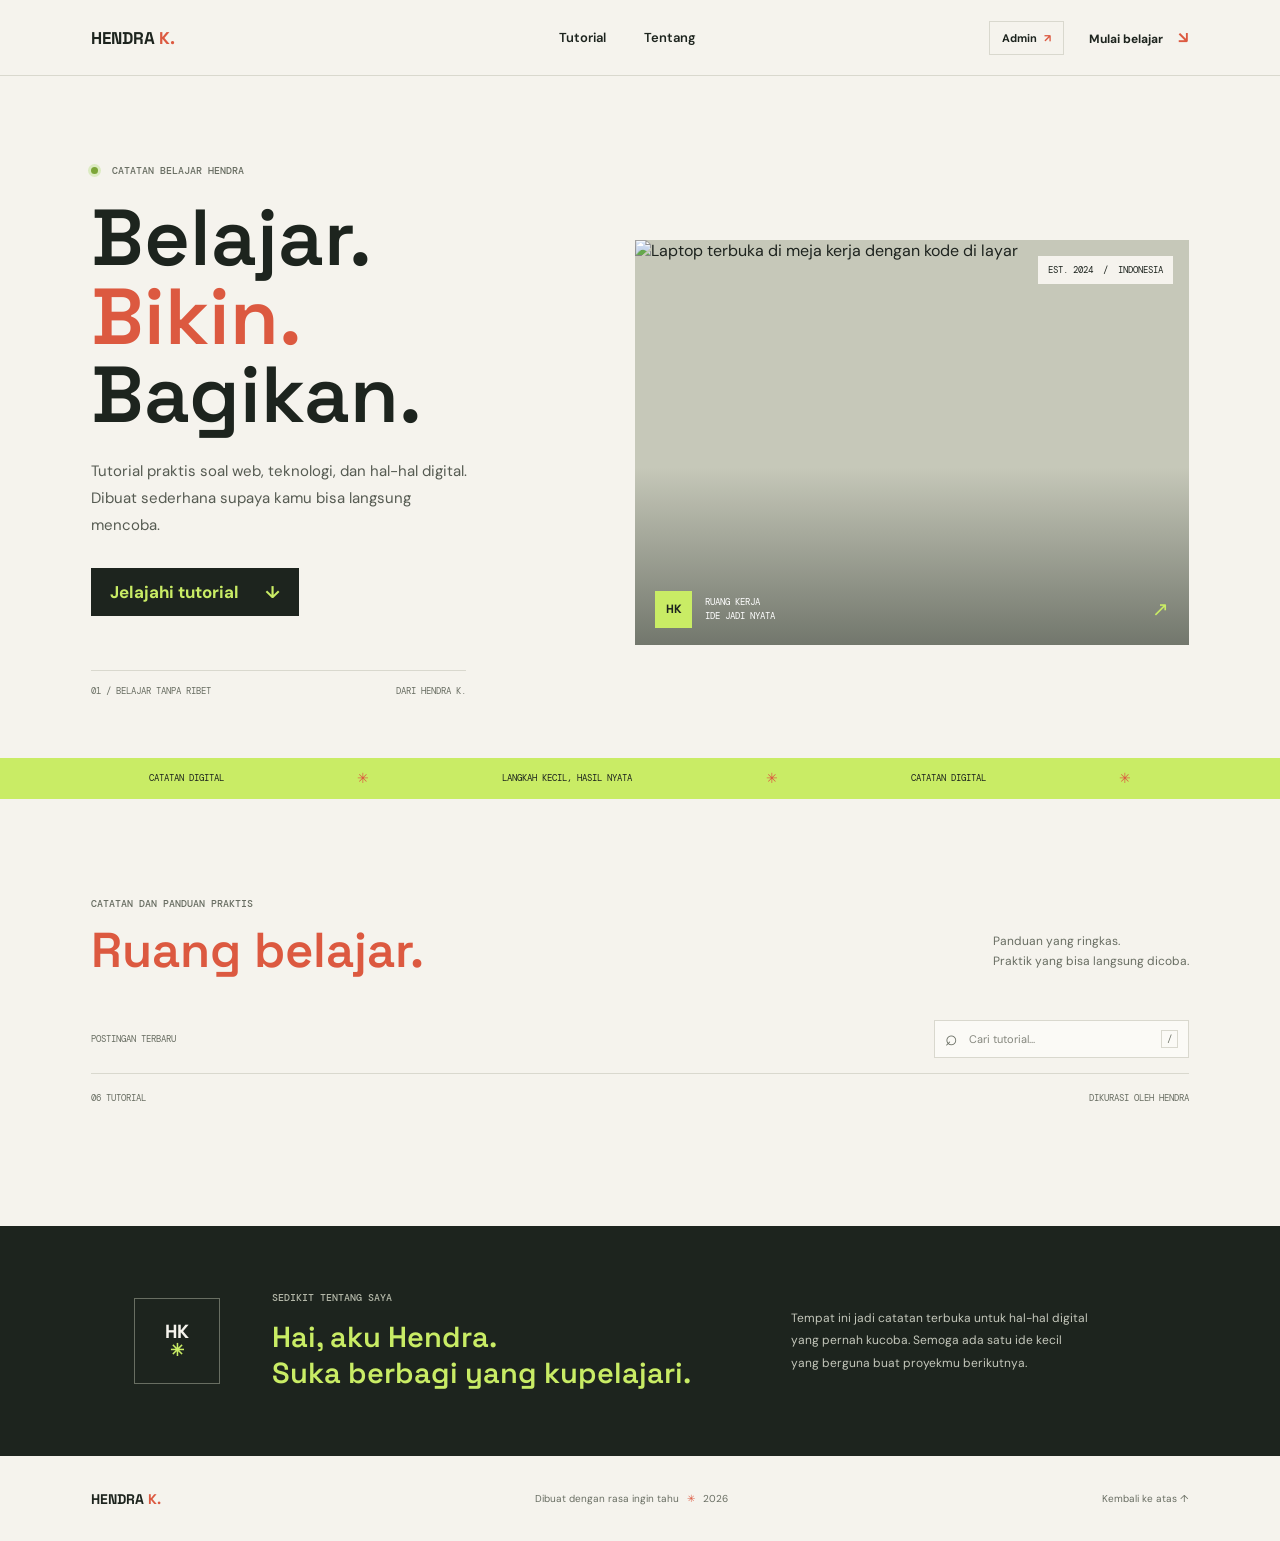
==== index.html @ 96d0f6d9 "Tambahkan SEO dan schema video YouTube" ====
<!doctype html>
<html lang="id">
  <head>
    <meta charset="utf-8">
    <meta name="viewport" content="width=device-width, initial-scale=1">
    <meta name="theme-color" content="#f5f3ed">
    <meta name="description" content="Tutorial praktis seputar web, teknologi, dan produktivitas dari Hendra K. Belajar hal baru, satu langkah setiap kali.">
    <title>HENDRA K — Belajar, Bikin, Bagikan</title>
    <link rel="preconnect" href="https://fonts.googleapis.com">
    <link rel="preconnect" href="https://fonts.gstatic.com" crossorigin>
    <link href="https://fonts.googleapis.com/css2?family=DM+Mono:wght@400;500&family=DM+Sans:wght@400;500;600;700&family=Space+Grotesk:wght@400;500;600;700&display=swap" rel="stylesheet">
    <link rel="stylesheet" href="styles.css">
    <script type="module" src="app.js?v=5"></script>
  </head>
  <body>
    <header class="site-header">
      <a class="wordmark" id="site-brand" href="#beranda" aria-label="HENDRA K, beranda">HENDRA <span>K.</span></a>
      <nav class="main-nav" aria-label="Navigasi utama">
        <a href="#tutorial">Tutorial</a>
        <a href="#tentang">Tentang</a>
      </nav>
      <div class="header-actions">
        <a class="admin-open" href="admin.html">Admin <span aria-hidden="true">↗</span></a>
        <a class="header-link" href="#tutorial">Mulai belajar <span aria-hidden="true">↘</span></a>
      </div>
    </header>

    <main>
      <section class="hero" id="beranda" aria-labelledby="hero-title">
        <div class="hero-copy">
          <p class="eyebrow"><span class="status-dot"></span> <span id="hero-eyebrow">CATATAN BELAJAR HENDRA</span></p>
          <h1 id="hero-title"><span id="hero-title-line-1">Belajar.</span><br><span id="hero-title-accent">Bikin.</span> <span id="hero-title-line-2">Bagikan.</span></h1>
          <p class="hero-intro" id="hero-description">Tutorial praktis soal web, teknologi, dan hal-hal digital. Dibuat sederhana supaya kamu bisa langsung mencoba.</p>
          <a class="button button-dark" id="hero-button" href="#tutorial"><span id="hero-button-label">Jelajahi tutorial</span> <span aria-hidden="true">↓</span></a>
          <div class="hero-footnote"><span>01 / BELAJAR TANPA RIBET</span><span>DARI HENDRA K.</span></div>
        </div>
        <div class="hero-art" aria-label="Suasana meja kerja dengan laptop dan catatan" role="img">
          <img id="hero-image" src="https://images.unsplash.com/photo-1498050108023-c5249f4df085?auto=format&fit=crop&w=1300&q=85" alt="Laptop terbuka di meja kerja dengan kode di layar">
          <div class="art-label"><span class="art-label-mark">HK</span><span>RUANG KERJA<br>IDE JADI NYATA</span><span class="art-arrow" aria-hidden="true">↗</span></div>
          <span class="art-index">EST. 2024&nbsp; / &nbsp;INDONESIA</span>
        </div>
        <div class="hero-ticker" aria-hidden="true"><span>CATATAN DIGITAL</span><span>✳</span><span>LANGKAH KECIL, HASIL NYATA</span><span>✳</span><span>CATATAN DIGITAL</span><span>✳</span></div>
      </section>

      <section class="tutorial-section" id="tutorial" aria-labelledby="tutorial-title">
        <div class="section-heading">
          <div>
            <p class="eyebrow" id="tutorial-eyebrow">CATATAN DAN PANDUAN PRAKTIS</p>
            <h2><span id="tutorial-title">Ruang belajar</span><span>.</span></h2>
          </div>
          <p class="section-aside"><span id="tutorial-aside-line-1">Panduan yang ringkas.</span><br><span id="tutorial-aside-line-2">Praktik yang bisa langsung dicoba.</span></p>
        </div>

        <div class="library-tools">
          <span class="library-label">POSTINGAN TERBARU</span>
          <label class="search-box">
            <span class="search-icon" aria-hidden="true">⌕</span>
            <span class="visually-hidden">Cari tutorial</span>
            <input id="tutorial-search" type="search" placeholder="Cari tutorial..." autocomplete="off">
            <kbd>/</kbd>
          </label>
        </div>

        <div class="results-meta"><span id="results-count" aria-live="polite">06 TUTORIAL</span><span>DIKURASI OLEH HENDRA</span></div>
        <div class="tutorial-grid" id="tutorial-grid"></div>
        <p class="empty-state" id="empty-state" hidden>Tidak ada tutorial yang cocok. Coba kata kunci atau kategori lain.</p>
      </section>

      <section class="about-band" id="tentang" aria-labelledby="about-title">
        <div class="about-stamp" aria-hidden="true">HK<br><span>✳</span></div>
        <div class="about-copy">
          <p class="eyebrow" id="about-eyebrow">SEDIKIT TENTANG SAYA</p>
          <h2><span id="about-title-line-1">Hai, aku Hendra.</span><br><span id="about-title-line-2">Suka berbagi yang kupelajari.</span></h2>
        </div>
        <p class="about-note" id="about-description">Tempat ini jadi catatan terbuka untuk hal-hal digital yang pernah kucoba. Semoga ada satu ide kecil yang berguna buat proyekmu berikutnya.</p>
      </section>
    </main>

    <footer class="site-footer">
      <a class="wordmark footer-mark" id="footer-brand" href="#beranda">HENDRA <span>K.</span></a>
      <p>Dibuat dengan rasa ingin tahu <span aria-hidden="true">✳</span> 2026</p>
      <a href="#beranda">Kembali ke atas ↑</a>
    </footer>

  </body>
</html>
---- styles.css ----
:root {
  color-scheme: light;
  --paper: #f5f3ed;
  --ink: #1d241e;
  --muted: #686d62;
  --line: #d9d8ce;
  --green: #c9ec65;
  --red: #dc5940;
  --mono: "DM Mono", monospace;
  --sans: "DM Sans", sans-serif;
  --display: "Space Grotesk", sans-serif;
}

* { box-sizing: border-box; }
html { scroll-behavior: smooth; }
body { margin: 0; background: var(--paper); color: var(--ink); font-family: var(--sans); -webkit-font-smoothing: antialiased; }
button, input { font: inherit; }
a { color: inherit; text-decoration: none; }
::selection { background: var(--green); color: var(--ink); }
.site-header { height: 76px; padding: 0 7.1%; display: flex; align-items: center; justify-content: space-between; border-bottom: 1px solid var(--line); }
.wordmark { font: 700 17px var(--display); letter-spacing: 0; }
.wordmark span { color: var(--red); }
.main-nav { display: flex; gap: 38px; margin-left: 90px; font-size: 13px; font-weight: 600; }
.main-nav a, .site-footer a { transition: color .18s ease; }
.main-nav a:hover, .site-footer a:hover { color: var(--red); }
.header-link { font-size: 12px; font-weight: 700; }
.header-link span { margin-left: 12px; color: var(--red); font-size: 16px; }
.hero { position: relative; min-height: 610px; padding: 88px 7.1% 78px; display: grid; grid-template-columns: .93fr 1.07fr; align-items: center; gap: 5.7%; overflow: hidden; }
.hero-copy { position: relative; z-index: 1; padding-bottom: 24px; }
.eyebrow { margin: 0 0 22px; color: var(--muted); font: 500 10px var(--mono); letter-spacing: 0; }
.status-dot { display: inline-block; width: 7px; height: 7px; margin-right: 8px; border-radius: 50%; background: #7ca537; box-shadow: 0 0 0 3px #dcebc2; }
h1, h2, p { margin-top: 0; }
.hero h1 { margin: 0 0 23px; font: 600 clamp(58px, 6.2vw, 88px)/.99 var(--display); letter-spacing: 0; }
.hero h1 span { color: var(--red); }
.hero h1 #hero-title-line-1, .hero h1 #hero-title-line-2 { color: inherit; }
.hero-intro { max-width: 385px; margin-bottom: 29px; color: #565b52; font-size: 15px; line-height: 1.8; }
.button { display: inline-flex; min-height: 48px; align-items: center; justify-content: space-between; gap: 26px; padding: 0 19px; font-size: 12px; font-weight: 700; transition: background .18s, transform .18s; }
.button:hover { transform: translateY(-2px); }
.button-dark { background: var(--ink); color: white; }
.button-dark:hover { background: #39453a; }
.button span { color: var(--green); font-size: 17px; }
.hero-footnote { display: flex; justify-content: space-between; max-width: 375px; margin-top: 54px; padding-top: 14px; border-top: 1px solid var(--line); color: var(--muted); font: 9px var(--mono); }
.hero-art { position: relative; min-width: 0; height: 405px; background: #c6c8b9; }
.hero-art::after { position: absolute; inset: 0; content: ""; background: linear-gradient(180deg, transparent 56%, rgb(15 23 18 / 46%)); pointer-events: none; }
.hero-art img { width: 100%; height: 100%; object-fit: cover; object-position: center; filter: saturate(.78); transform-origin: center; }
.art-label { position: absolute; z-index: 1; right: 0; bottom: 0; left: 0; display: flex; align-items: center; gap: 13px; padding: 17px 20px; color: white; font: 9px/1.6 var(--mono); }
.art-label-mark { display: grid; width: 37px; height: 37px; place-items: center; background: var(--green); color: var(--ink); font: 700 12px var(--display); }
.art-arrow { margin-left: auto; color: var(--green); font-size: 20px; }
.art-index { position: absolute; top: 16px; right: 16px; z-index: 1; padding: 8px 10px; background: var(--paper); color: var(--ink); font: 9px var(--mono); }
.hero-ticker { position: absolute; right: 0; bottom: 0; left: 0; height: 41px; display: flex; align-items: center; justify-content: space-around; gap: 18px; overflow: hidden; padding: 0 7.1%; background: var(--green); color: var(--ink); font: 9px var(--mono); white-space: nowrap; }
.hero-ticker span:nth-child(even) { color: var(--red); font-size: 14px; }
.tutorial-section { padding: 98px 7.1% 108px; }
.section-heading { display: flex; align-items: end; justify-content: space-between; margin-bottom: 43px; }
.section-heading .eyebrow { margin-bottom: 15px; }
.section-heading h2, .about-copy h2 { margin: 0; font: 600 49px/1.06 var(--display); letter-spacing: 0; }
.section-heading h2 span { color: var(--red); }
.section-aside { margin: 0 0 5px; color: var(--muted); font-size: 12px; line-height: 1.7; }
.library-tools { display: flex; align-items: center; justify-content: space-between; gap: 25px; padding-bottom: 15px; border-bottom: 1px solid var(--line); }
.library-label { color: var(--muted); font: 9px var(--mono); }
.category-list { display: flex; align-items: center; gap: 7px; overflow-x: auto; }
.category-button { flex: 0 0 auto; display: inline-flex; align-items: center; gap: 9px; min-height: 37px; padding: 0 13px; border: 1px solid transparent; background: transparent; color: var(--muted); cursor: pointer; font-size: 11px; transition: .18s ease; }
.category-button:hover { color: var(--ink); }
.category-button.is-active { border-color: var(--ink); background: var(--ink); color: white; }
.category-button span { color: var(--green); font: 9px var(--mono); }
.search-box { display: flex; width: min(255px, 35%); min-width: 180px; height: 38px; align-items: center; gap: 9px; padding: 0 10px; border: 1px solid var(--line); background: #fbfaf6; }
.search-icon { color: var(--muted); font-size: 21px; line-height: 1; }
.search-box input { width: 100%; min-width: 0; border: 0; outline: 0; background: transparent; color: var(--ink); font-size: 11px; }
.search-box input::placeholder { color: #85877e; }
.search-box:focus-within { border-color: var(--ink); }
.search-box kbd { padding: 2px 5px; border: 1px solid var(--line); color: var(--muted); font: 9px var(--mono); }
.results-meta { display: flex; justify-content: space-between; padding: 18px 0 14px; color: var(--muted); font: 9px var(--mono); }
.tutorial-grid { display: grid; grid-template-columns: repeat(3, minmax(0, 1fr)); gap: 37px 22px; }
.tutorial-card { min-width: 0; animation: rise-in .4s both; }
.card-image-wrap { position: relative; display: block; height: 225px; overflow: hidden; background: #d9d8ce; }
.card-image-wrap img { width: 100%; height: 100%; object-fit: cover; transition: transform .4s; }
.tutorial-card:hover .card-image-wrap img { transform: scale(1.035); }
.card-category { position: absolute; top: 12px; left: 12px; padding: 7px 9px; background: var(--paper); font: 9px var(--mono); }
.card-body { padding-top: 15px; }
.card-meta { display: flex; justify-content: space-between; color: var(--muted); font: 9px var(--mono); }
.card-body h3 { margin: 11px 0 8px; font: 600 20px/1.22 var(--display); letter-spacing: 0; }
.card-body h3 a:hover { color: #a43d2d; }
.card-body > p { min-height: 44px; margin: 0 0 13px; color: #62665e; font-size: 12px; line-height: 1.7; }
.card-actions { display: flex; flex-wrap: wrap; gap: 14px; align-items: center; }
.read-link { display: inline-flex; align-items: center; gap: 10px; padding: 0 0 4px; border: 0; border-bottom: 1px solid var(--ink); background: none; color: var(--ink); cursor: pointer; font-size: 10px; font-weight: 700; }
.read-link span { color: var(--red); font-size: 14px; transition: transform .18s; }
.read-link:hover span { transform: translate(2px, -2px); }
.empty-state { padding: 50px 0; color: var(--muted); text-align: center; font-size: 13px; }
.about-band { display: grid; grid-template-columns: 100px 1.15fr .85fr; align-items: center; gap: 38px; padding: 65px 10.5%; background: var(--ink); color: var(--paper); }
.about-stamp { display: grid; width: 86px; height: 86px; align-content: center; justify-items: center; border: 1px solid #686e62; font: 700 19px/1.05 var(--display); }
.about-stamp span { color: var(--green); font-size: 17px; }
.about-copy .eyebrow { margin-bottom: 15px; color: #b3b7a8; }
.about-copy h2 { font-size: 29px; line-height: 1.25; }
.about-copy h2 span { color: var(--green); }
.about-note { max-width: 300px; margin: 0; color: #c4c7bb; font-size: 12px; line-height: 1.9; }
.site-footer { min-height: 85px; display: flex; align-items: center; justify-content: space-between; padding: 0 7.1%; }
.footer-mark { font-size: 14px; }
.site-footer p, .site-footer > a:last-child { margin: 0; color: var(--muted); font-size: 10px; }
.site-footer p span { padding: 0 5px; color: var(--red); }
.article-dialog { position: relative; width: min(700px, calc(100% - 28px)); max-height: min(85vh, 850px); padding: 0; border: 0; background: var(--paper); color: var(--ink); }
.article-dialog::backdrop { background: rgb(18 22 18 / 72%); backdrop-filter: blur(3px); }
.dialog-close { position: sticky; z-index: 2; top: 12px; float: right; width: 38px; height: 38px; margin: 12px 12px -50px 0; border: 0; background: var(--green); color: var(--ink); cursor: pointer; font-size: 24px; line-height: 1; }
.dialog-image { width: 100%; height: 250px; object-fit: cover; }
.dialog-article { padding: 30px clamp(22px, 7vw, 54px) 42px; }
.dialog-article .eyebrow { margin-bottom: 14px; }
.dialog-article h2 { margin: 0 0 13px; font: 600 clamp(27px, 5vw, 39px)/1.1 var(--display); }
.dialog-summary { color: var(--muted); font-size: 14px; line-height: 1.7; }
.dialog-article h3 { margin: 26px 0 8px; font: 600 17px var(--display); }
.dialog-article p, .dialog-article li { color: #50564d; font-size: 13px; line-height: 1.8; }
.dialog-article ol, .dialog-article ul { padding-left: 20px; }
.dialog-article code { padding: 2px 5px; background: #e9e8df; font: 12px var(--mono); }
.visually-hidden { position: absolute; width: 1px; height: 1px; padding: 0; margin: -1px; overflow: hidden; clip: rect(0, 0, 0, 0); white-space: nowrap; border: 0; }
.header-actions { display: flex; align-items: center; gap: 25px; }
.admin-open { padding: 9px 12px; border: 1px solid var(--line); background: transparent; color: var(--ink); cursor: pointer; font-size: 11px; font-weight: 700; }
.admin-open { display: inline-flex; align-items: center; }
.admin-open:hover { border-color: var(--ink); }
.admin-open span { margin-left: 7px; color: var(--red); }
.admin-dialog { position: relative; width: min(650px, calc(100% - 28px)); max-height: min(90vh, 900px); padding: 30px clamp(20px, 5vw, 42px) 38px; border: 0; background: var(--paper); color: var(--ink); }
.admin-dialog::backdrop { background: rgb(18 22 18 / 72%); backdrop-filter: blur(3px); }
.admin-header { display: flex; align-items: start; justify-content: space-between; gap: 20px; }
.admin-header .eyebrow { margin-bottom: 8px; }
.admin-header h2 { margin: 0; font: 600 29px/1.1 var(--display); }
.admin-close { position: static; flex: 0 0 auto; margin: 0; }
.admin-notice { margin: 18px 0 23px; padding: 12px 14px; border-left: 3px solid var(--red); background: #ebe9df; color: #565b52; font-size: 11px; line-height: 1.6; }
.post-form { display: grid; gap: 14px; }
.post-form label { display: grid; gap: 6px; color: var(--muted); font: 10px var(--mono); }
.field-hint { color: var(--muted); font: 10px/1.6 var(--sans); }
.post-form input, .post-form textarea, .post-form select { width: 100%; min-height: 39px; padding: 9px 10px; border: 1px solid var(--line); border-radius: 0; outline: 0; background: #fbfaf6; color: var(--ink); font: 12px var(--sans); }
.post-form textarea { min-height: 70px; resize: vertical; line-height: 1.6; }
.post-form input:focus, .post-form textarea:focus, .post-form select:focus { border-color: var(--ink); }
.form-row { display: grid; grid-template-columns: 1fr 1fr; gap: 12px; }
.form-actions { display: flex; gap: 9px; }
.form-actions .button { min-height: 42px; border: 0; cursor: pointer; }
.button-light { background: #e5e3d9; color: var(--ink); }
.button-light:hover { background: #d9d7cc; }
.admin-posts { margin-top: 29px; border-top: 1px solid var(--line); }
.admin-posts h3 { display: flex; justify-content: space-between; margin: 18px 0 9px; font: 600 15px var(--display); }
.admin-posts h3 span { color: var(--muted); font: 10px var(--mono); }
.site-settings-panel { margin: 25px 0 34px; padding: 23px; border: 1px solid var(--line); background: #fbfaf6; }
.settings-heading { display: flex; align-items: center; justify-content: space-between; margin-bottom: 18px; }
.settings-heading .eyebrow { margin-bottom: 7px; }
.settings-heading h2 { margin: 0; font: 600 20px var(--display); }
.settings-form { gap: 12px; }
.settings-image-preview { width: min(100%, 420px); aspect-ratio: 16 / 9; overflow: hidden; background: #e6e4da; }
.settings-image-preview img { display: block; width: 100%; height: 100%; cursor: grab; object-fit: cover; touch-action: none; transform-origin: center; }
.settings-image-preview img.is-dragging { cursor: grabbing; }
.settings-image-preview img.is-broken { visibility: hidden; }
.crop-controls { display: grid; gap: 12px; padding: 14px; border: 1px solid var(--line); background: #f3f1e9; }
.crop-controls strong { font: 600 13px var(--display); }
.crop-controls label { display: grid; grid-template-columns: 1fr auto; gap: 8px 12px; }
.crop-controls input[type="range"] { grid-column: 1 / -1; width: 100%; accent-color: var(--ink); }
.crop-controls output { font-family: var(--font-mono); color: var(--muted); }
.settings-form .form-actions { padding-top: 4px; }
.settings-form .button { min-height: 42px; border: 0; cursor: pointer; }
.admin-post-row { display: flex; align-items: center; justify-content: space-between; gap: 12px; padding: 12px 0; border-top: 1px solid var(--line); }
.admin-post-row > div:first-child { display: grid; gap: 5px; min-width: 0; }
.admin-post-row strong { overflow: hidden; font-size: 12px; text-overflow: ellipsis; white-space: nowrap; }
.admin-post-row span { color: var(--muted); font: 9px var(--mono); }
.admin-row-actions { display: flex; flex: 0 0 auto; gap: 7px; }
.admin-row-actions button { padding: 7px 9px; border: 1px solid var(--line); background: transparent; color: var(--ink); cursor: pointer; font-size: 10px; }
.admin-row-actions button:hover { border-color: var(--ink); }
.admin-row-actions button:last-child { color: #a53c2b; }
.admin-empty { color: var(--muted); font-size: 12px; }
.admin-page { min-height: 100vh; background: radial-gradient(ellipse at 85% 12%, #e4ebce 0, transparent 34%), var(--paper); }
.admin-shell { width: min(760px, calc(100% - 36px)); margin: 0 auto; padding: 70px 0 90px; }
.login-panel { max-width: 500px; margin: 40px auto 0; padding: clamp(28px, 7vw, 56px); border: 1px solid var(--line); background: rgb(251 250 246 / 88%); }
.login-panel .eyebrow { margin-bottom: 18px; }
.login-panel h1, .dashboard-heading h1 { margin: 0; font: 600 clamp(38px, 7vw, 58px)/1.02 var(--display); }
.login-panel h1 span, .dashboard-heading h1 span { color: var(--red); }
.login-copy { max-width: 355px; margin: 18px 0 25px; color: var(--muted); font-size: 13px; line-height: 1.75; }
.google-login { display: flex; width: 100%; min-height: 48px; align-items: center; justify-content: center; gap: 12px; border: 1px solid var(--line); background: white; color: var(--ink); cursor: pointer; font-size: 12px; font-weight: 700; }
.google-login:hover { border-color: var(--ink); }
.google-login:disabled { cursor: not-allowed; opacity: .55; }
.google-mark { color: #4285f4; font: 700 18px var(--display); }
.admin-message { min-height: 18px; margin: 14px 0 0; color: #45632b; font-size: 11px; line-height: 1.6; }
.admin-message.is-error { color: #a53c2b; }
.dashboard-heading { display: flex; align-items: start; justify-content: space-between; gap: 20px; padding-bottom: 23px; border-bottom: 1px solid var(--line); }
.dashboard-heading .eyebrow { margin-bottom: 12px; }
.signed-in { margin: 12px 0 0; color: var(--muted); font-size: 11px; }
.sign-out { min-height: 38px; padding: 0 13px; border: 1px solid var(--line); background: transparent; color: var(--ink); cursor: pointer; font-size: 11px; }
.sign-out:hover { border-color: var(--ink); }
.dashboard > .admin-message { margin: 12px 0 18px; }
.dashboard .post-form { padding: 23px; border: 1px solid var(--line); background: #fbfaf6; }
.dashboard .admin-posts { margin-top: 28px; }
.dashboard .admin-posts h2 { display: flex; justify-content: space-between; margin: 0 0 10px; font: 600 18px var(--display); }
.dashboard .admin-posts h2 span { color: var(--muted); font: 10px var(--mono); }
@keyframes rise-in { from { opacity: 0; transform: translateY(10px); } to { opacity: 1; transform: translateY(0); } }

@media (max-width: 900px) {
  .site-header { padding-right: 5%; padding-left: 5%; }
  .hero { min-height: 560px; padding-right: 5%; padding-left: 5%; gap: 4%; }
  .hero-art { height: 350px; }
  .hero h1 { font-size: clamp(54px, 8vw, 72px); }
  .tutorial-section { padding-right: 5%; padding-left: 5%; }
  .tutorial-grid { grid-template-columns: repeat(2, minmax(0, 1fr)); gap: 34px 18px; }
  .about-band { grid-template-columns: 78px 1fr; gap: 24px; padding-right: 7%; padding-left: 7%; }
  .about-stamp { width: 72px; height: 72px; }
  .about-note { grid-column: 2; }
  .site-footer { padding-right: 5%; padding-left: 5%; }
}
@media (max-width: 620px) {
  .site-header { height: 64px; }
  .main-nav { gap: 18px; margin-left: 0; font-size: 11px; }
  .header-link { font-size: 0; }
  .header-link span { font-size: 19px; }
  .header-actions { gap: 12px; }
  .admin-open { padding: 8px 9px; font-size: 10px; }
  .hero { display: flex; min-height: auto; flex-direction: column; align-items: stretch; gap: 36px; padding: 59px 6% 66px; }
  .hero-copy { padding: 0; }
  .hero h1 { font-size: clamp(56px, 14vw, 78px); }
  .hero-intro { max-width: 340px; font-size: 14px; }
  .hero-footnote { max-width: 100%; margin-top: 34px; }
  .hero-art { height: 285px; }
  .hero-ticker { height: 36px; justify-content: flex-start; gap: 20px; padding: 0 6%; }
  .hero-ticker span:nth-child(n+5) { display: none; }
  .tutorial-section { padding: 68px 6% 76px; }
  .section-heading { align-items: start; flex-direction: column; gap: 15px; margin-bottom: 27px; }
  .section-heading h2 { font-size: 42px; }
  .section-aside br { display: none; }
  .library-tools { align-items: stretch; flex-direction: column-reverse; gap: 14px; }
  .search-box { width: 100%; }
  .category-list { margin-right: -6%; padding-bottom: 2px; }
  .category-button { padding: 0 11px; }
  .tutorial-grid { grid-template-columns: 1fr; gap: 30px; }
  .card-image-wrap { height: clamp(210px, 63vw, 330px); }
  .card-body > p { min-height: 0; }
  .about-band { grid-template-columns: 58px 1fr; gap: 18px; padding: 42px 6%; }
  .about-stamp { width: 56px; height: 56px; font-size: 15px; }
  .about-copy h2 { font-size: 23px; }
  .about-note { grid-column: 1 / -1; max-width: 390px; }
  .site-footer { min-height: 80px; flex-wrap: wrap; gap: 8px 16px; padding: 16px 6%; }
  .site-footer p { order: 3; width: 100%; }
  .site-footer > a:last-child { font-size: 9px; }
  .dialog-image { height: 190px; }
  .admin-dialog { padding-top: 22px; }
  .admin-header h2 { font-size: 24px; }
  .form-row { grid-template-columns: 1fr 1fr; }
  .admin-post-row { align-items: start; }
  .admin-shell { padding-top: 42px; }
  .login-panel { margin-top: 15px; }
  .dashboard-heading { align-items: start; }
  .dashboard .post-form { padding: 16px; }
  .site-settings-panel { padding: 16px; }
}
@media (prefers-reduced-motion: reduce) {
  *, *::before, *::after { scroll-behavior: auto !important; animation-duration: .01ms !important; animation-iteration-count: 1 !important; transition-duration: .01ms !important; }
}

.article-page { width: min(850px, calc(100% - 40px)); margin: 0 auto; padding: 32px 0 96px; }
.article-back { display: inline-flex; align-items: center; gap: 9px; margin: 0 0 27px; color: var(--muted); font-size: 11px; font-weight: 600; }
.article-back:hover { color: var(--red); }
.article-back span { color: var(--red); font-size: 17px; }
.article-cover { display: block; width: 100%; max-height: 470px; aspect-ratio: 16 / 9; object-fit: cover; background: #d9d8ce; }
.article-video { aspect-ratio: 16 / 9; margin-bottom: 42px; background: #1d241e; }
.article-video iframe { display: block; width: 100%; height: 100%; border: 0; }
.article-heading { max-width: 720px; margin: 0 auto; padding: 38px 0 33px; border-bottom: 1px solid var(--line); }
.article-heading .eyebrow { margin: 0 0 12px; }
.article-date { margin: 0 0 14px; color: var(--muted); font: 9px var(--mono); }
.article-heading h1, .article-not-found h1 { margin: 0 0 17px; font: 600 clamp(36px, 6vw, 60px)/1.06 var(--display); }
.article-summary { max-width: 650px; margin: 0; color: var(--muted); font-size: 16px; line-height: 1.75; }
.article-heading .button { margin-top: 23px; }
.article-byline { display: flex; align-items: center; gap: 11px; margin-top: 25px; font: 10px/1.6 var(--mono); }
.byline-mark { display: grid; width: 38px; height: 38px; place-items: center; background: var(--green); color: var(--ink); font: 700 12px var(--display); }
.article-byline small { color: var(--muted); font-size: 8px; }
.article-content { max-width: 680px; margin: 0 auto; padding-top: 16px; }
.article-content-section { padding-top: 22px; }
.article-content-section h2 { margin: 0 0 11px; font: 600 23px/1.25 var(--display); }
.article-content-section p, .article-content-section li { color: #454b43; font-size: 15px; line-height: 1.9; overflow-wrap: anywhere; }
.article-content-section p { margin: 0 0 14px; }
.article-content-section ol { display: grid; gap: 8px; padding-left: 22px; }
.article-content-section li { padding-left: 4px; }
.article-link { color: #a43d2d; text-decoration: underline; text-decoration-thickness: 1px; text-underline-offset: 3px; }
.article-link:hover { color: var(--ink); }
.article-link-disabled { color: var(--muted); font-size: .92em; font-style: italic; }
.youtube-preview { position: relative; display: block; max-width: 620px; margin: 20px 0; overflow: hidden; background: #20231f; color: white; }
.youtube-preview img { display: block; width: 100%; aspect-ratio: 16 / 9; object-fit: cover; opacity: .88; transition: opacity .2s, transform .3s; }
.youtube-preview:hover img { opacity: 1; transform: scale(1.015); }
.youtube-play { position: absolute; top: 50%; left: 50%; display: grid; width: 62px; height: 44px; place-items: center; transform: translate(-50%, -50%); border-radius: 10px; background: #e62117; color: white; font-size: 20px; padding-left: 3px; }
.youtube-caption { position: absolute; right: 0; bottom: 0; left: 0; display: flex; align-items: end; justify-content: space-between; gap: 12px; padding: 28px 16px 13px; background: linear-gradient(transparent, rgb(0 0 0 / 72%)); }
.youtube-caption span { color: #e5e5e5; font: 9px var(--mono); }
.youtube-caption strong { font-size: 11px; }
.article-end { display: flex; align-items: center; gap: 10px; max-width: 680px; margin: 38px auto 0; padding-top: 19px; border-top: 1px solid var(--line); color: var(--muted); font: 9px var(--mono); }
.article-end span { color: var(--red); font-size: 16px; }
.article-loading { min-height: 240px; padding: 80px 0; color: var(--muted); text-align: center; font-size: 13px; }
.article-not-found { max-width: 580px; margin: 65px auto; }
.article-not-found .eyebrow { margin-bottom: 14px; }
.article-not-found h1 span { color: var(--red); }
.article-not-found > p:not(.eyebrow) { margin: 0 0 23px; color: var(--muted); font-size: 14px; line-height: 1.7; }
.article-not-found .button { color: white; }
.article-not-found .button span { color: var(--green); }

@media (max-width: 620px) {
  .article-page { width: calc(100% - 32px); padding-top: 22px; }
  .article-heading { padding-top: 29px; }
  .article-heading h1 { font-size: 37px; }
  .article-summary { font-size: 14px; }
  .article-content-section h2 { font-size: 20px; }
  .article-content-section p, .article-content-section li { font-size: 14px; }
  .youtube-play { width: 54px; height: 38px; }
  .youtube-caption { align-items: start; flex-direction: column; gap: 4px; }
}
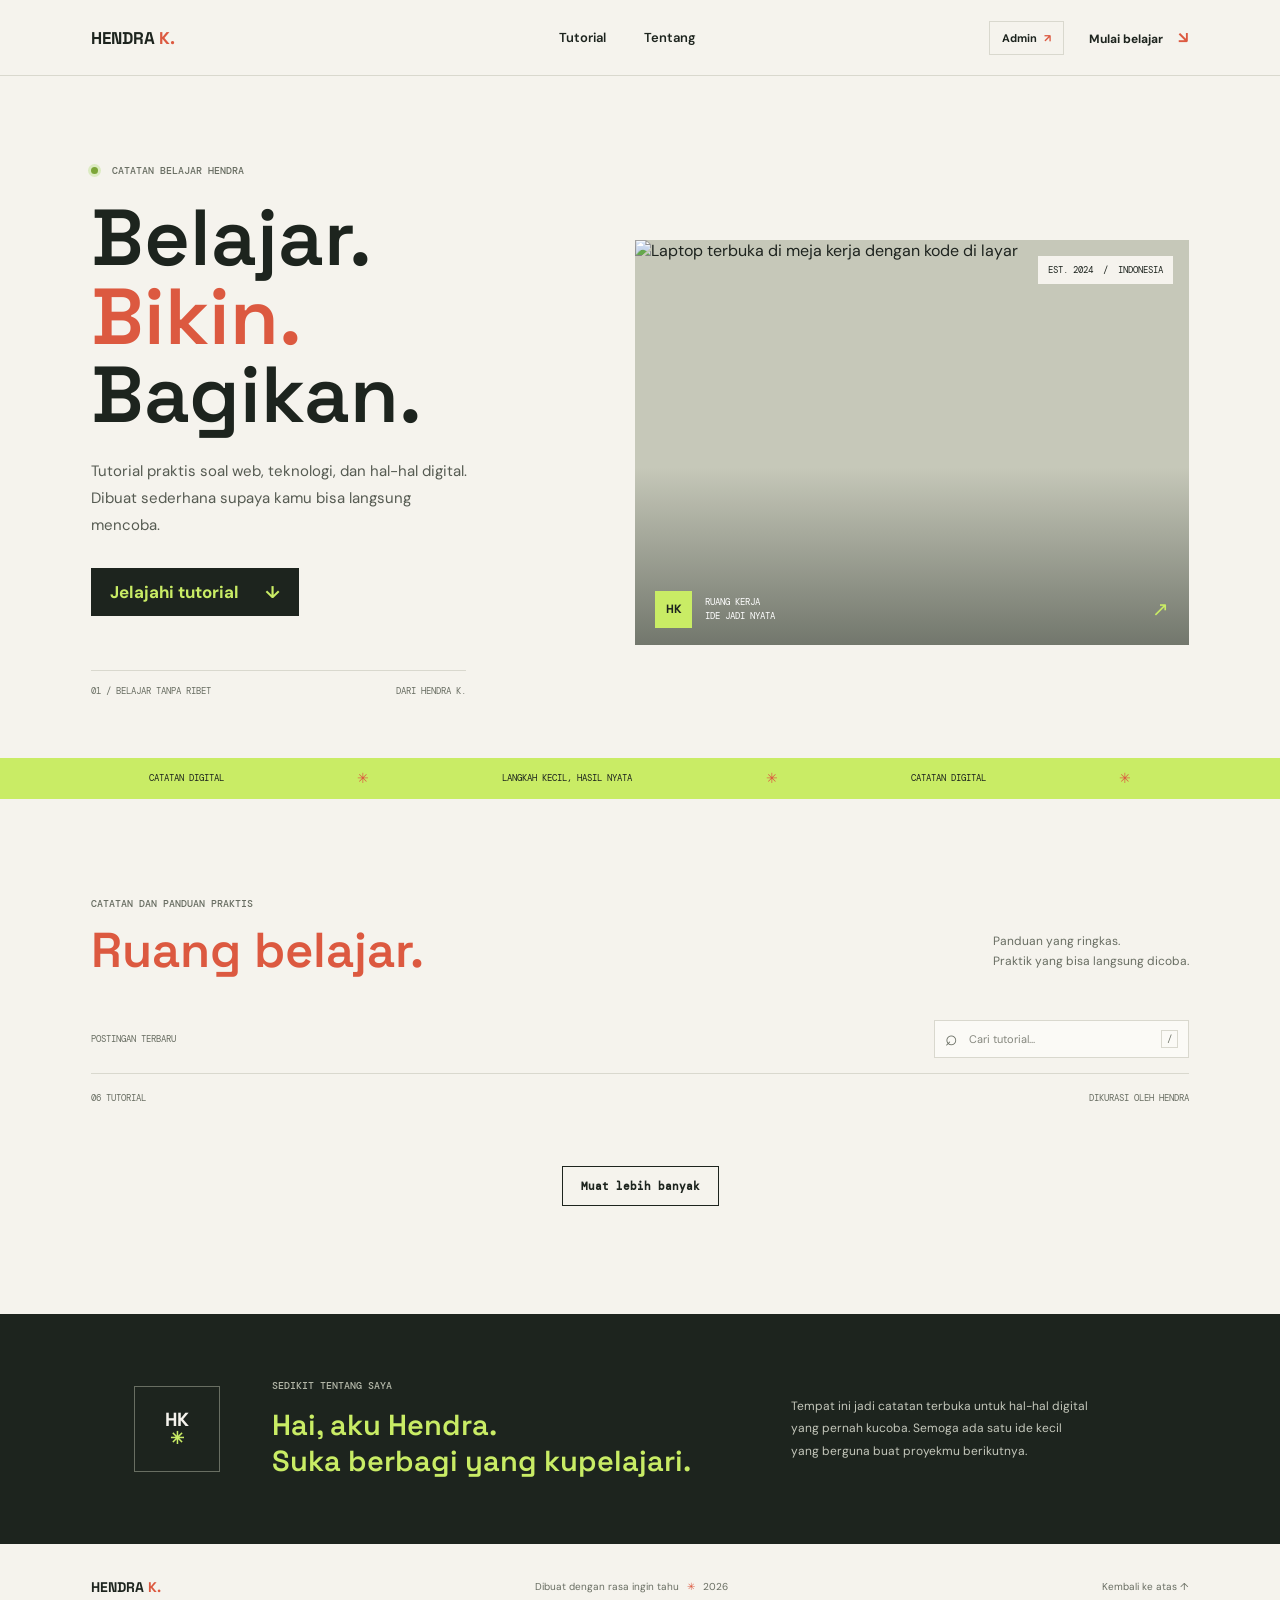
==== commit 70836e61: "Perbarui cache frontend postingan" ====
--- a/index.html
+++ b/index.html
@@ -4,13 +4,23 @@
     <meta charset="utf-8">
     <meta name="viewport" content="width=device-width, initial-scale=1">
     <meta name="theme-color" content="#f5f3ed">
-    <meta name="description" content="Tutorial praktis seputar web, teknologi, dan produktivitas dari Hendra K. Belajar hal baru, satu langkah setiap kali.">
-    <title>HENDRA K — Belajar, Bikin, Bagikan</title>
+    <meta name="description" content="Kumpulan video tutorial dan tips kreator dari channel YouTube Hendra K. Temukan panduan praktis tentang web, teknologi, produktivitas, dan hal digital.">
+    <link rel="canonical" href="https://hendrakurniawanto.github.io/Hendra-K-Tutorial/">
+    <meta property="og:type" content="website">
+    <meta property="og:title" content="Hendra K Tutorial - Kumpulan Video Tutorial &amp; Tips Kreator">
+    <meta property="og:description" content="Kumpulan video tutorial dan tips kreator dari channel YouTube Hendra K.">
+    <meta property="og:url" content="https://hendrakurniawanto.github.io/Hendra-K-Tutorial/">
+    <meta property="og:site_name" content="Hendra K Tutorial">
+    <meta name="twitter:card" content="summary_large_image">
+    <meta name="twitter:title" content="Hendra K Tutorial - Kumpulan Video Tutorial &amp; Tips Kreator">
+    <meta name="twitter:description" content="Kumpulan video tutorial dan tips kreator dari channel YouTube Hendra K.">
+    <script type="application/ld+json" id="video-list-schema">{"@context":"https://schema.org","@type":"ItemList","itemListElement":[]}</script>
+    <title>Hendra K Tutorial - Kumpulan Video Tutorial &amp; Tips Kreator</title>
     <link rel="preconnect" href="https://fonts.googleapis.com">
     <link rel="preconnect" href="https://fonts.gstatic.com" crossorigin>
     <link href="https://fonts.googleapis.com/css2?family=DM+Mono:wght@400;500&family=DM+Sans:wght@400;500;600;700&family=Space+Grotesk:wght@400;500;600;700&display=swap" rel="stylesheet">
     <link rel="stylesheet" href="styles.css">
-    <script type="module" src="app.js?v=5"></script>
+    <script type="module" src="app.js?v=6"></script>
   </head>
   <body>
     <header class="site-header">
@@ -62,7 +72,10 @@
         </div>
 
         <div class="results-meta"><span id="results-count" aria-live="polite">06 TUTORIAL</span><span>DIKURASI OLEH HENDRA</span></div>
+        <div class="youtube-feed-status" id="youtube-feed-status" role="status" aria-live="polite" hidden></div>
+        <button class="feed-retry-button" id="youtube-feed-retry" type="button" hidden>Coba lagi</button>
         <div class="tutorial-grid" id="tutorial-grid"></div>
+        <button class="load-more-button" id="load-more-tutorials" type="button" hidden>Muat lebih banyak</button>
         <p class="empty-state" id="empty-state" hidden>Tidak ada tutorial yang cocok. Coba kata kunci atau kategori lain.</p>
       </section>
 
--- a/styles.css
+++ b/styles.css
@@ -69,6 +69,11 @@
 .search-box:focus-within { border-color: var(--ink); }
 .search-box kbd { padding: 2px 5px; border: 1px solid var(--line); color: var(--muted); font: 9px var(--mono); }
 .results-meta { display: flex; justify-content: space-between; padding: 18px 0 14px; color: var(--muted); font: 9px var(--mono); }
+.youtube-feed-status { margin-top: 12px; color: var(--muted); font-size: 12px; line-height: 1.6; }
+.youtube-feed-status.is-error { color: var(--red); }
+.feed-retry-button { margin-top: 9px; padding: 8px 12px; border: 1px solid var(--line); background: transparent; color: var(--ink); cursor: pointer; font: 10px var(--mono); }
+.feed-retry-button:hover { border-color: var(--ink); background: var(--ink); color: white; }
+.feed-retry-button:disabled { cursor: wait; opacity: .6; }
 .tutorial-grid { display: grid; grid-template-columns: repeat(3, minmax(0, 1fr)); gap: 37px 22px; }
 .tutorial-card { min-width: 0; animation: rise-in .4s both; }
 .card-image-wrap { position: relative; display: block; height: 225px; overflow: hidden; background: #d9d8ce; }
@@ -80,10 +85,13 @@
 .card-body h3 { margin: 11px 0 8px; font: 600 20px/1.22 var(--display); letter-spacing: 0; }
 .card-body h3 a:hover { color: #a43d2d; }
 .card-body > p { min-height: 44px; margin: 0 0 13px; color: #62665e; font-size: 12px; line-height: 1.7; }
+.card-body > p.card-views { min-height: 0; margin: -5px 0 13px; color: var(--muted); font: 9px var(--mono); }
 .card-actions { display: flex; flex-wrap: wrap; gap: 14px; align-items: center; }
 .read-link { display: inline-flex; align-items: center; gap: 10px; padding: 0 0 4px; border: 0; border-bottom: 1px solid var(--ink); background: none; color: var(--ink); cursor: pointer; font-size: 10px; font-weight: 700; }
 .read-link span { color: var(--red); font-size: 14px; transition: transform .18s; }
 .read-link:hover span { transform: translate(2px, -2px); }
+.load-more-button { display: block; margin: 48px auto 0; padding: 12px 18px; border: 1px solid var(--ink); background: transparent; color: var(--ink); cursor: pointer; font: 600 11px var(--mono); }
+.load-more-button:hover { background: var(--ink); color: var(--paper); }
 .empty-state { padding: 50px 0; color: var(--muted); text-align: center; font-size: 13px; }
 .about-band { display: grid; grid-template-columns: 100px 1.15fr .85fr; align-items: center; gap: 38px; padding: 65px 10.5%; background: var(--ink); color: var(--paper); }
 .about-stamp { display: grid; width: 86px; height: 86px; align-content: center; justify-items: center; border: 1px solid #686e62; font: 700 19px/1.05 var(--display); }
@@ -136,6 +144,16 @@
 .admin-posts h3 { display: flex; justify-content: space-between; margin: 18px 0 9px; font: 600 15px var(--display); }
 .admin-posts h3 span { color: var(--muted); font: 10px var(--mono); }
 .site-settings-panel { margin: 25px 0 34px; padding: 23px; border: 1px solid var(--line); background: #fbfaf6; }
+.admin-stats { margin: 25px 0 34px; padding: 23px; border: 1px solid var(--line); background: #fbfaf6; }
+.admin-stats .settings-heading { margin-bottom: 8px; }
+.admin-stats h2 { margin: 0; font: 600 20px var(--display); }
+.stats-total { color: var(--muted); font: 10px var(--mono); }
+.stats-month { padding: 13px 0; border-top: 1px solid var(--line); }
+.stats-month > div { display: flex; justify-content: space-between; gap: 12px; font-size: 12px; }
+.stats-month > div span { color: var(--muted); font: 10px var(--mono); }
+.stats-month ol { display: grid; gap: 5px; margin: 10px 0 0; padding-left: 18px; color: var(--muted); font-size: 11px; }
+.stats-month li { padding-left: 3px; }
+.stats-month li strong { margin-left: 5px; color: var(--ink); font: 10px var(--mono); }
 .settings-heading { display: flex; align-items: center; justify-content: space-between; margin-bottom: 18px; }
 .settings-heading .eyebrow { margin-bottom: 7px; }
 .settings-heading h2 { margin: 0; font: 600 20px var(--display); }
@@ -250,8 +268,13 @@
 .article-back:hover { color: var(--red); }
 .article-back span { color: var(--red); font-size: 17px; }
 .article-cover { display: block; width: 100%; max-height: 470px; aspect-ratio: 16 / 9; object-fit: cover; background: #d9d8ce; }
-.article-video { aspect-ratio: 16 / 9; margin-bottom: 42px; background: #1d241e; }
-.article-video iframe { display: block; width: 100%; height: 100%; border: 0; }
+.article-video-card { display: grid; grid-template-columns: minmax(0, 1.15fr) minmax(260px, .85fr); margin-bottom: 42px; border: 1px solid var(--line); background: #fbfaf6; }
+.article-video-card > img { display: block; width: 100%; height: 100%; min-height: 240px; object-fit: cover; background: #d9d8ce; }
+.article-video-card-body { display: flex; flex-direction: column; justify-content: center; padding: 28px; }
+.article-video-card-body .eyebrow { margin-bottom: 12px; }
+.article-video-card-body h2 { margin: 0 0 24px; font: 600 25px/1.18 var(--display); }
+.article-video-actions { display: flex; flex-wrap: wrap; gap: 9px; }
+.article-video-actions .button { min-height: 42px; }
 .article-heading { max-width: 720px; margin: 0 auto; padding: 38px 0 33px; border-bottom: 1px solid var(--line); }
 .article-heading .eyebrow { margin: 0 0 12px; }
 .article-date { margin: 0 0 14px; color: var(--muted); font: 9px var(--mono); }
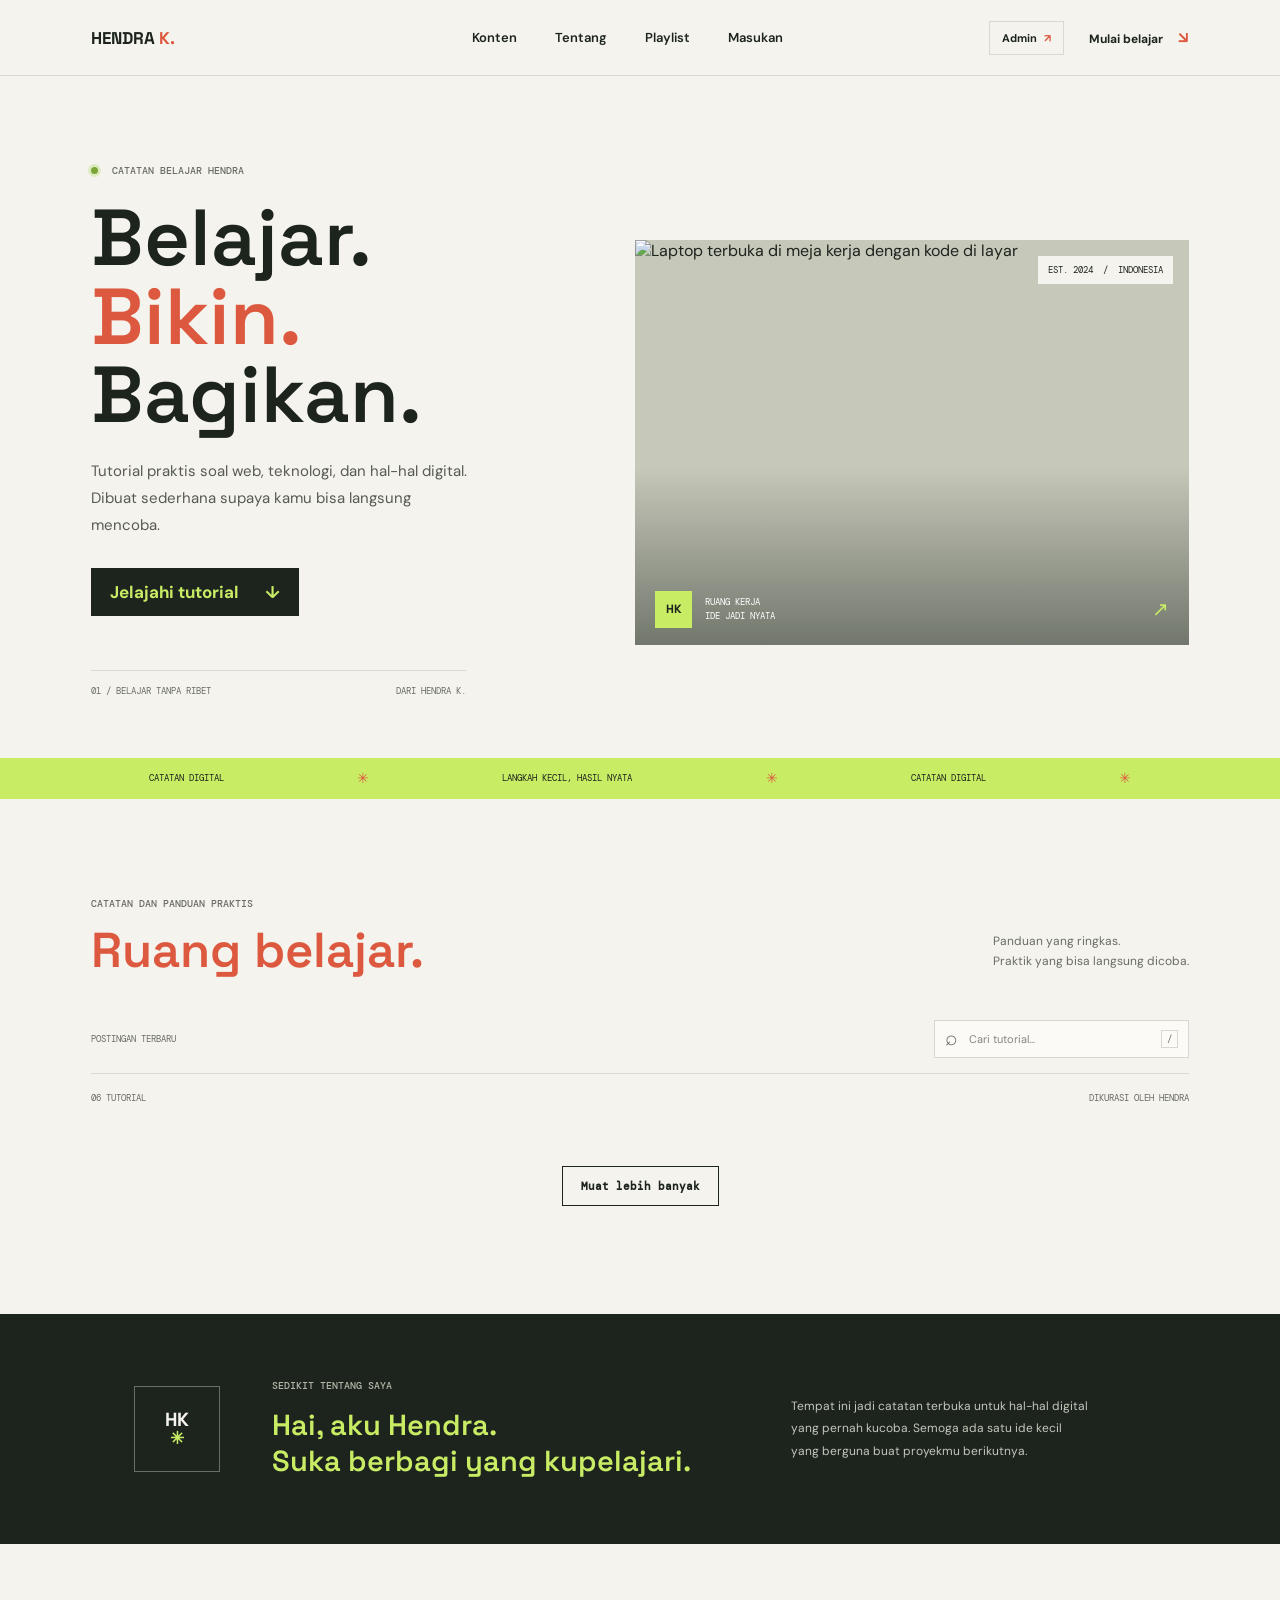
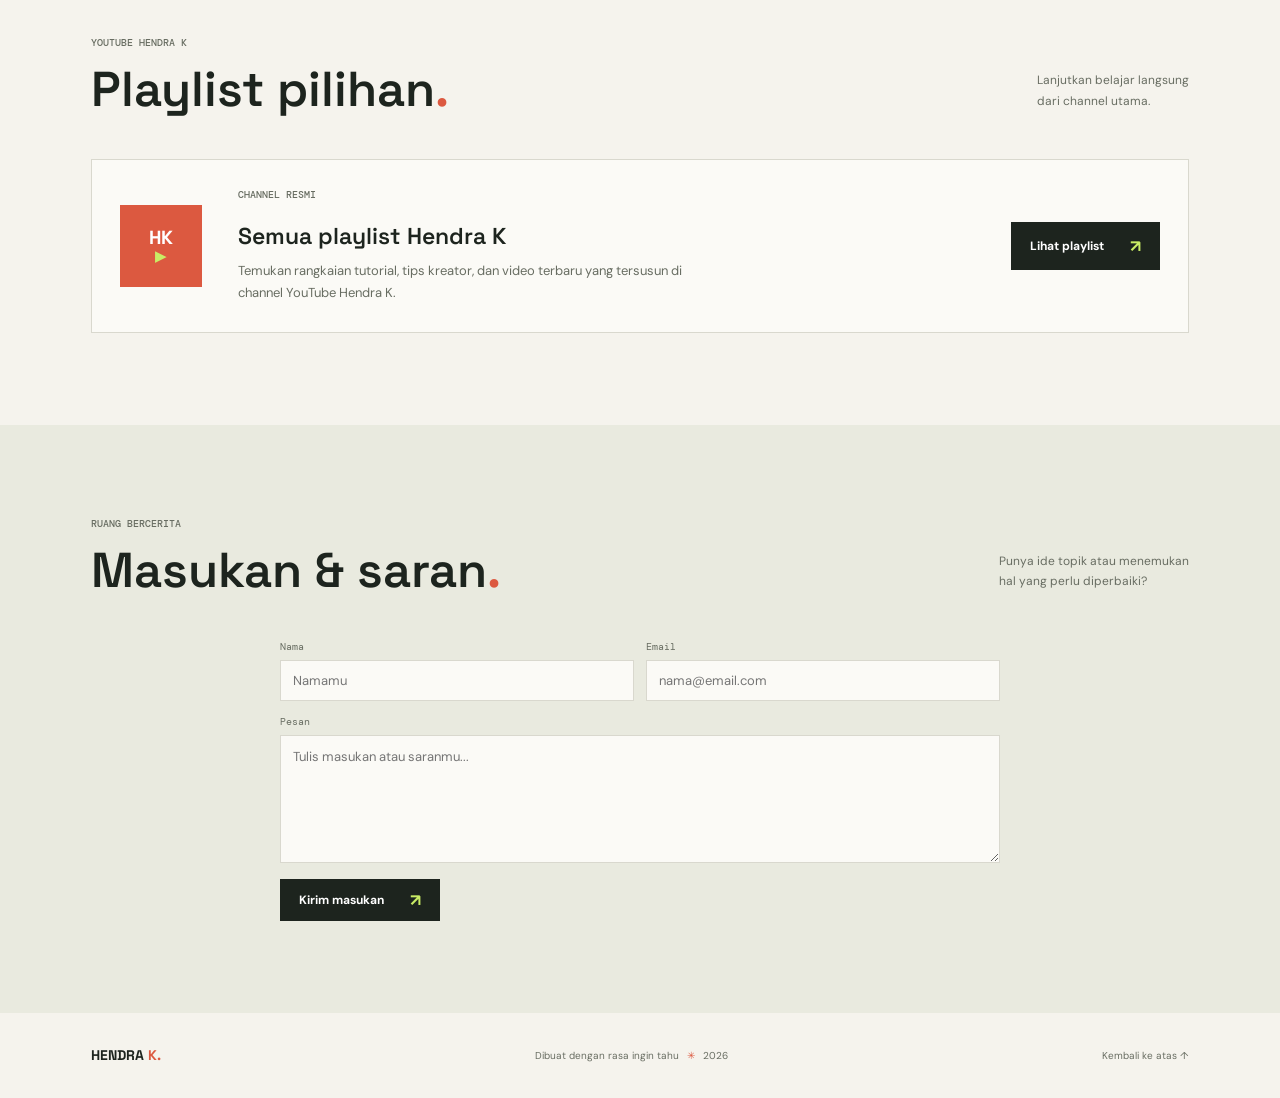
==== commit 21e32476: "Tambahkan tab konten playlist dan masukan" ====
--- a/index.html
+++ b/index.html
@@ -19,15 +19,17 @@
     <link rel="preconnect" href="https://fonts.googleapis.com">
     <link rel="preconnect" href="https://fonts.gstatic.com" crossorigin>
     <link href="https://fonts.googleapis.com/css2?family=DM+Mono:wght@400;500&family=DM+Sans:wght@400;500;600;700&family=Space+Grotesk:wght@400;500;600;700&display=swap" rel="stylesheet">
-    <link rel="stylesheet" href="styles.css">
-    <script type="module" src="app.js?v=6"></script>
+    <link rel="stylesheet" href="styles.css?v=3">
+    <script type="module" src="app.js?v=8"></script>
   </head>
   <body>
     <header class="site-header">
       <a class="wordmark" id="site-brand" href="#beranda" aria-label="HENDRA K, beranda">HENDRA <span>K.</span></a>
       <nav class="main-nav" aria-label="Navigasi utama">
-        <a href="#tutorial">Tutorial</a>
+        <a href="#tutorial">Konten</a>
         <a href="#tentang">Tentang</a>
+        <a href="#playlist">Playlist</a>
+        <a href="#masukan">Masukan</a>
       </nav>
       <div class="header-actions">
         <a class="admin-open" href="admin.html">Admin <span aria-hidden="true">↗</span></a>
@@ -87,6 +89,46 @@
         </div>
         <p class="about-note" id="about-description">Tempat ini jadi catatan terbuka untuk hal-hal digital yang pernah kucoba. Semoga ada satu ide kecil yang berguna buat proyekmu berikutnya.</p>
       </section>
+
+      <section class="playlist-section" id="playlist" aria-labelledby="playlist-title">
+        <div class="section-heading">
+          <div>
+            <p class="eyebrow">YOUTUBE HENDRA K</p>
+            <h2 id="playlist-title">Playlist pilihan<span>.</span></h2>
+          </div>
+          <p class="section-aside">Lanjutkan belajar langsung<br>dari channel utama.</p>
+        </div>
+        <div class="playlist-card">
+          <div class="playlist-card-mark" aria-hidden="true">HK<br><span>▶</span></div>
+          <div>
+            <p class="eyebrow">CHANNEL RESMI</p>
+            <h3>Semua playlist Hendra K</h3>
+            <p>Temukan rangkaian tutorial, tips kreator, dan video terbaru yang tersusun di channel YouTube Hendra K.</p>
+          </div>
+          <a class="button button-dark" href="https://www.youtube.com/@hendra.k/playlists" target="_blank" rel="noopener noreferrer">Lihat playlist <span aria-hidden="true">↗</span></a>
+        </div>
+      </section>
+
+      <section class="feedback-section" id="masukan" aria-labelledby="feedback-title">
+        <div class="section-heading">
+          <div>
+            <p class="eyebrow">RUANG BERCERITA</p>
+            <h2 id="feedback-title">Masukan &amp; saran<span>.</span></h2>
+          </div>
+          <p class="section-aside">Punya ide topik atau menemukan<br>hal yang perlu diperbaiki?</p>
+        </div>
+        <form class="feedback-form" id="feedback-form">
+          <div class="form-row">
+            <label>Nama<input id="feedback-name" name="name" maxlength="80" placeholder="Namamu"></label>
+            <label>Email<input id="feedback-email" name="email" type="email" maxlength="120" placeholder="nama@email.com"></label>
+          </div>
+          <label>Pesan<textarea id="feedback-message" name="message" rows="5" maxlength="1000" required placeholder="Tulis masukan atau saranmu..."></textarea></label>
+          <div class="form-actions">
+            <button class="button button-dark" type="submit">Kirim masukan <span aria-hidden="true">↗</span></button>
+            <p class="feedback-status" id="feedback-status" role="status"></p>
+          </div>
+        </form>
+      </section>
     </main>
 
     <footer class="site-footer">
--- a/styles.css
+++ b/styles.css
@@ -100,6 +100,21 @@
 .about-copy h2 { font-size: 29px; line-height: 1.25; }
 .about-copy h2 span { color: var(--green); }
 .about-note { max-width: 300px; margin: 0; color: #c4c7bb; font-size: 12px; line-height: 1.9; }
+.playlist-section, .feedback-section { padding: 92px 7.1%; }
+.playlist-card { display: grid; grid-template-columns: 90px 1fr auto; align-items: center; gap: 28px; padding: 28px; border: 1px solid var(--line); background: #fbfaf6; }
+.playlist-card-mark { display: grid; width: 82px; height: 82px; place-content: center; background: var(--red); color: white; text-align: center; font: 700 19px/1.1 var(--display); }
+.playlist-card-mark span { color: var(--green); font-size: 14px; }
+.playlist-card h3 { margin: 0 0 9px; font: 600 23px/1.2 var(--display); }
+.playlist-card p:not(.eyebrow) { max-width: 470px; margin: 0; color: var(--muted); font-size: 13px; line-height: 1.7; }
+.feedback-section { background: #e9eadf; }
+.feedback-form { max-width: 720px; margin: 0 auto; }
+.feedback-form label { display: grid; gap: 7px; color: var(--muted); font: 10px var(--mono); }
+.feedback-form input, .feedback-form textarea { width: 100%; padding: 11px 12px; border: 1px solid var(--line); border-radius: 0; outline: 0; background: #fbfaf6; color: var(--ink); font: 13px var(--sans); }
+.feedback-form textarea { resize: vertical; line-height: 1.6; }
+.feedback-form input:focus, .feedback-form textarea:focus { border-color: var(--ink); }
+.feedback-form .form-row { margin-bottom: 14px; }
+.feedback-form .form-actions { display: flex; align-items: center; gap: 16px; margin-top: 16px; }
+.feedback-status { margin: 0; color: var(--muted); font-size: 11px; }
 .site-footer { min-height: 85px; display: flex; align-items: center; justify-content: space-between; padding: 0 7.1%; }
 .footer-mark { font-size: 14px; }
 .site-footer p, .site-footer > a:last-child { margin: 0; color: var(--muted); font-size: 10px; }
@@ -174,8 +189,8 @@
 .admin-post-row strong { overflow: hidden; font-size: 12px; text-overflow: ellipsis; white-space: nowrap; }
 .admin-post-row span { color: var(--muted); font: 9px var(--mono); }
 .admin-row-actions { display: flex; flex: 0 0 auto; gap: 7px; }
-.admin-row-actions button { padding: 7px 9px; border: 1px solid var(--line); background: transparent; color: var(--ink); cursor: pointer; font-size: 10px; }
-.admin-row-actions button:hover { border-color: var(--ink); }
+.admin-row-actions a, .admin-row-actions button { padding: 7px 9px; border: 1px solid var(--line); background: transparent; color: var(--ink); cursor: pointer; font-size: 10px; }
+.admin-row-actions a:hover, .admin-row-actions button:hover { border-color: var(--ink); }
 .admin-row-actions button:last-child { color: #a53c2b; }
 .admin-empty { color: var(--muted); font-size: 12px; }
 .admin-page { min-height: 100vh; background: radial-gradient(ellipse at 85% 12%, #e4ebce 0, transparent 34%), var(--paper); }
@@ -194,10 +209,15 @@
 .dashboard-heading { display: flex; align-items: start; justify-content: space-between; gap: 20px; padding-bottom: 23px; border-bottom: 1px solid var(--line); }
 .dashboard-heading .eyebrow { margin-bottom: 12px; }
 .signed-in { margin: 12px 0 0; color: var(--muted); font-size: 11px; }
+.admin-nav { display: flex; flex-wrap: wrap; gap: 7px; margin: 22px 0 18px; }
+.admin-nav button { min-height: 38px; padding: 0 12px; border: 1px solid var(--line); background: transparent; color: var(--muted); cursor: pointer; font-size: 11px; }
+.admin-nav button:hover, .admin-nav button.is-active { border-color: var(--ink); background: var(--ink); color: white; }
+.admin-view[hidden] { display: none; }
 .sign-out { min-height: 38px; padding: 0 13px; border: 1px solid var(--line); background: transparent; color: var(--ink); cursor: pointer; font-size: 11px; }
 .sign-out:hover { border-color: var(--ink); }
 .dashboard > .admin-message { margin: 12px 0 18px; }
 .dashboard .post-form { padding: 23px; border: 1px solid var(--line); background: #fbfaf6; }
+.dashboard .admin-view[hidden] { display: none; }
 .dashboard .admin-posts { margin-top: 28px; }
 .dashboard .admin-posts h2 { display: flex; justify-content: space-between; margin: 0 0 10px; font: 600 18px var(--display); }
 .dashboard .admin-posts h2 span { color: var(--muted); font: 10px var(--mono); }
@@ -213,11 +233,12 @@
   .about-band { grid-template-columns: 78px 1fr; gap: 24px; padding-right: 7%; padding-left: 7%; }
   .about-stamp { width: 72px; height: 72px; }
   .about-note { grid-column: 2; }
+  .playlist-section, .feedback-section { padding-right: 5%; padding-left: 5%; }
   .site-footer { padding-right: 5%; padding-left: 5%; }
 }
 @media (max-width: 620px) {
   .site-header { height: 64px; }
-  .main-nav { gap: 18px; margin-left: 0; font-size: 11px; }
+  .main-nav { max-width: 46vw; gap: 18px; margin-left: 0; overflow-x: auto; font-size: 11px; white-space: nowrap; }
   .header-link { font-size: 0; }
   .header-link span { font-size: 19px; }
   .header-actions { gap: 12px; }
@@ -245,6 +266,11 @@
   .about-stamp { width: 56px; height: 56px; font-size: 15px; }
   .about-copy h2 { font-size: 23px; }
   .about-note { grid-column: 1 / -1; max-width: 390px; }
+  .playlist-section, .feedback-section { padding: 58px 6%; }
+  .playlist-card { grid-template-columns: 1fr; gap: 18px; padding: 20px; }
+  .playlist-card .button { justify-self: start; }
+  .feedback-form .form-row { grid-template-columns: 1fr; }
+  .feedback-form .form-actions { align-items: flex-start; flex-direction: column; }
   .site-footer { min-height: 80px; flex-wrap: wrap; gap: 8px 16px; padding: 16px 6%; }
   .site-footer p { order: 3; width: 100%; }
   .site-footer > a:last-child { font-size: 9px; }
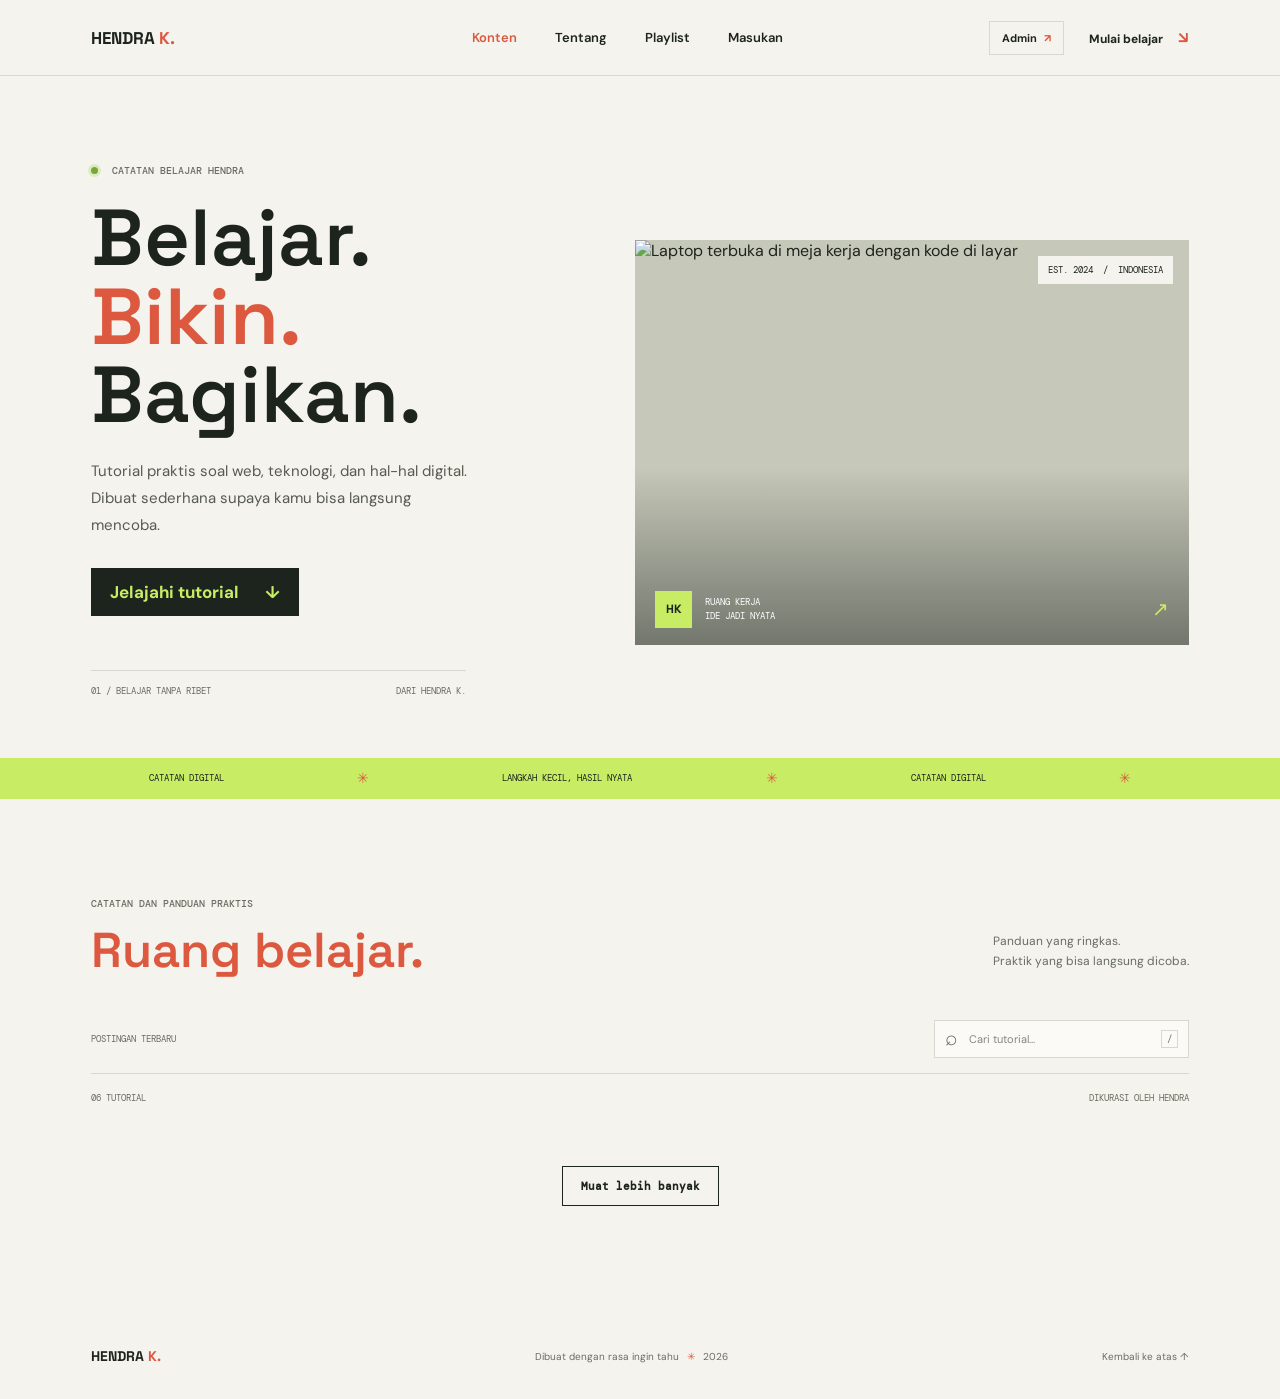
==== commit 9f50ed30: "Jadikan navigasi homepage tab tanpa scroll" ====
--- a/index.html
+++ b/index.html
@@ -19,17 +19,17 @@
     <link rel="preconnect" href="https://fonts.googleapis.com">
     <link rel="preconnect" href="https://fonts.gstatic.com" crossorigin>
     <link href="https://fonts.googleapis.com/css2?family=DM+Mono:wght@400;500&family=DM+Sans:wght@400;500;600;700&family=Space+Grotesk:wght@400;500;600;700&display=swap" rel="stylesheet">
-    <link rel="stylesheet" href="styles.css?v=3">
-    <script type="module" src="app.js?v=8"></script>
+    <link rel="stylesheet" href="styles.css?v=4">
+    <script type="module" src="app.js?v=9"></script>
   </head>
   <body>
     <header class="site-header">
       <a class="wordmark" id="site-brand" href="#beranda" aria-label="HENDRA K, beranda">HENDRA <span>K.</span></a>
-      <nav class="main-nav" aria-label="Navigasi utama">
-        <a href="#tutorial">Konten</a>
-        <a href="#tentang">Tentang</a>
-        <a href="#playlist">Playlist</a>
-        <a href="#masukan">Masukan</a>
+      <nav class="main-nav" role="tablist" aria-label="Navigasi utama">
+        <button id="content-tab" type="button" role="tab" class="is-active" data-home-tab="content" aria-controls="home-view-content" aria-selected="true">Konten</button>
+        <button id="about-tab" type="button" role="tab" data-home-tab="about" aria-controls="home-view-about" aria-selected="false">Tentang</button>
+        <button id="playlist-tab" type="button" role="tab" data-home-tab="playlist" aria-controls="home-view-playlist" aria-selected="false">Playlist</button>
+        <button id="feedback-tab" type="button" role="tab" data-home-tab="feedback" aria-controls="home-view-feedback" aria-selected="false">Masukan</button>
       </nav>
       <div class="header-actions">
         <a class="admin-open" href="admin.html">Admin <span aria-hidden="true">↗</span></a>
@@ -43,7 +43,7 @@
           <p class="eyebrow"><span class="status-dot"></span> <span id="hero-eyebrow">CATATAN BELAJAR HENDRA</span></p>
           <h1 id="hero-title"><span id="hero-title-line-1">Belajar.</span><br><span id="hero-title-accent">Bikin.</span> <span id="hero-title-line-2">Bagikan.</span></h1>
           <p class="hero-intro" id="hero-description">Tutorial praktis soal web, teknologi, dan hal-hal digital. Dibuat sederhana supaya kamu bisa langsung mencoba.</p>
-          <a class="button button-dark" id="hero-button" href="#tutorial"><span id="hero-button-label">Jelajahi tutorial</span> <span aria-hidden="true">↓</span></a>
+          <a class="button button-dark" id="hero-button" href="#tutorial" data-home-tab="content"><span id="hero-button-label">Jelajahi tutorial</span> <span aria-hidden="true">↓</span></a>
           <div class="hero-footnote"><span>01 / BELAJAR TANPA RIBET</span><span>DARI HENDRA K.</span></div>
         </div>
         <div class="hero-art" aria-label="Suasana meja kerja dengan laptop dan catatan" role="img">
@@ -54,7 +54,7 @@
         <div class="hero-ticker" aria-hidden="true"><span>CATATAN DIGITAL</span><span>✳</span><span>LANGKAH KECIL, HASIL NYATA</span><span>✳</span><span>CATATAN DIGITAL</span><span>✳</span></div>
       </section>
 
-      <section class="tutorial-section" id="tutorial" aria-labelledby="tutorial-title">
+      <section class="tutorial-section home-view" id="home-view-content" role="tabpanel" aria-labelledby="content-tab">
         <div class="section-heading">
           <div>
             <p class="eyebrow" id="tutorial-eyebrow">CATATAN DAN PANDUAN PRAKTIS</p>
@@ -81,7 +81,7 @@
         <p class="empty-state" id="empty-state" hidden>Tidak ada tutorial yang cocok. Coba kata kunci atau kategori lain.</p>
       </section>
 
-      <section class="about-band" id="tentang" aria-labelledby="about-title">
+      <section class="about-band home-view" id="home-view-about" role="tabpanel" aria-labelledby="about-tab" hidden>
         <div class="about-stamp" aria-hidden="true">HK<br><span>✳</span></div>
         <div class="about-copy">
           <p class="eyebrow" id="about-eyebrow">SEDIKIT TENTANG SAYA</p>
@@ -90,7 +90,7 @@
         <p class="about-note" id="about-description">Tempat ini jadi catatan terbuka untuk hal-hal digital yang pernah kucoba. Semoga ada satu ide kecil yang berguna buat proyekmu berikutnya.</p>
       </section>
 
-      <section class="playlist-section" id="playlist" aria-labelledby="playlist-title">
+      <section class="playlist-section home-view" id="home-view-playlist" role="tabpanel" aria-labelledby="playlist-tab" hidden>
         <div class="section-heading">
           <div>
             <p class="eyebrow">YOUTUBE HENDRA K</p>
@@ -109,7 +109,7 @@
         </div>
       </section>
 
-      <section class="feedback-section" id="masukan" aria-labelledby="feedback-title">
+      <section class="feedback-section home-view" id="home-view-feedback" role="tabpanel" aria-labelledby="feedback-tab" hidden>
         <div class="section-heading">
           <div>
             <p class="eyebrow">RUANG BERCERITA</p>
--- a/styles.css
+++ b/styles.css
@@ -21,8 +21,10 @@
 .wordmark { font: 700 17px var(--display); letter-spacing: 0; }
 .wordmark span { color: var(--red); }
 .main-nav { display: flex; gap: 38px; margin-left: 90px; font-size: 13px; font-weight: 600; }
-.main-nav a, .site-footer a { transition: color .18s ease; }
-.main-nav a:hover, .site-footer a:hover { color: var(--red); }
+.main-nav a, .main-nav button, .site-footer a { transition: color .18s ease; }
+.main-nav button { padding: 0; border: 0; background: transparent; color: inherit; cursor: pointer; font: inherit; }
+.main-nav a:hover, .main-nav button:hover, .main-nav button.is-active, .site-footer a:hover { color: var(--red); }
+.home-view[hidden] { display: none; }
 .header-link { font-size: 12px; font-weight: 700; }
 .header-link span { margin-left: 12px; color: var(--red); font-size: 16px; }
 .hero { position: relative; min-height: 610px; padding: 88px 7.1% 78px; display: grid; grid-template-columns: .93fr 1.07fr; align-items: center; gap: 5.7%; overflow: hidden; }
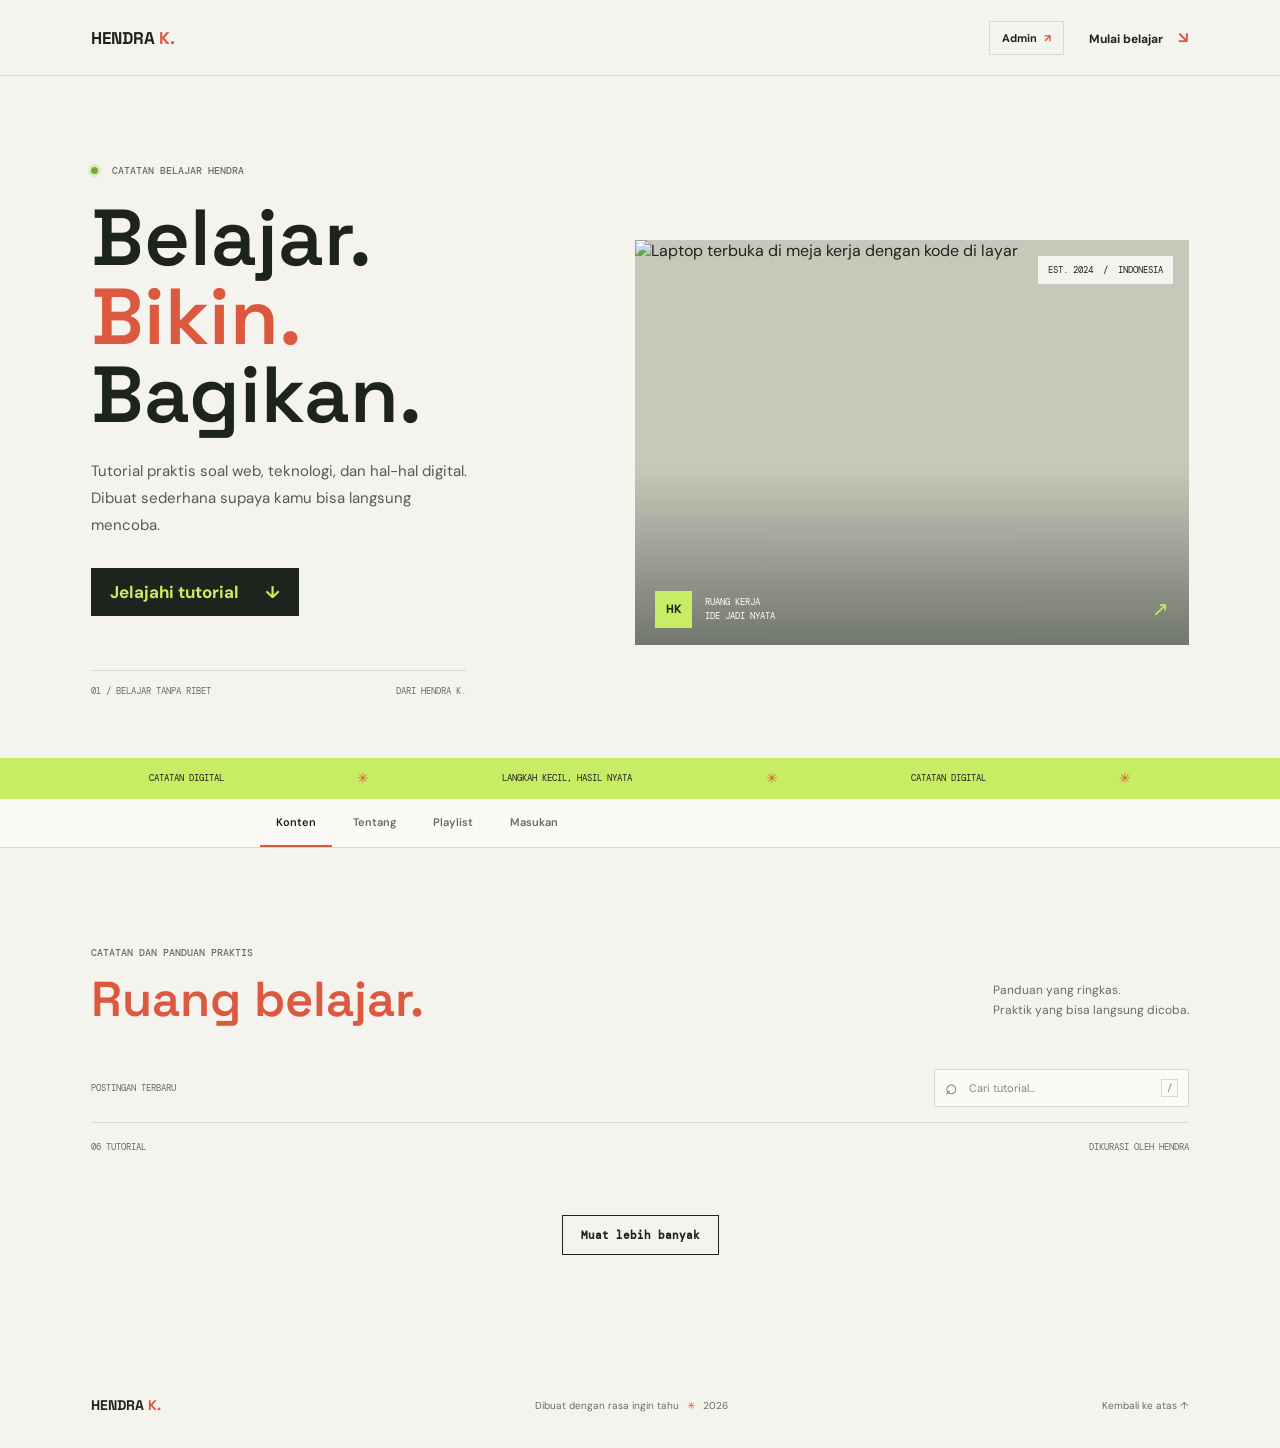
==== commit cf7e62ad: "Pindahkan tab homepage ke atas konten" ====
--- a/index.html
+++ b/index.html
@@ -19,18 +19,12 @@
     <link rel="preconnect" href="https://fonts.googleapis.com">
     <link rel="preconnect" href="https://fonts.gstatic.com" crossorigin>
     <link href="https://fonts.googleapis.com/css2?family=DM+Mono:wght@400;500&family=DM+Sans:wght@400;500;600;700&family=Space+Grotesk:wght@400;500;600;700&display=swap" rel="stylesheet">
-    <link rel="stylesheet" href="styles.css?v=4">
-    <script type="module" src="app.js?v=9"></script>
+    <link rel="stylesheet" href="styles.css?v=5">
+    <script type="module" src="app.js?v=10"></script>
   </head>
   <body>
     <header class="site-header">
       <a class="wordmark" id="site-brand" href="#beranda" aria-label="HENDRA K, beranda">HENDRA <span>K.</span></a>
-      <nav class="main-nav" role="tablist" aria-label="Navigasi utama">
-        <button id="content-tab" type="button" role="tab" class="is-active" data-home-tab="content" aria-controls="home-view-content" aria-selected="true">Konten</button>
-        <button id="about-tab" type="button" role="tab" data-home-tab="about" aria-controls="home-view-about" aria-selected="false">Tentang</button>
-        <button id="playlist-tab" type="button" role="tab" data-home-tab="playlist" aria-controls="home-view-playlist" aria-selected="false">Playlist</button>
-        <button id="feedback-tab" type="button" role="tab" data-home-tab="feedback" aria-controls="home-view-feedback" aria-selected="false">Masukan</button>
-      </nav>
       <div class="header-actions">
         <a class="admin-open" href="admin.html">Admin <span aria-hidden="true">↗</span></a>
         <a class="header-link" href="#tutorial">Mulai belajar <span aria-hidden="true">↘</span></a>
@@ -53,6 +47,15 @@
         </div>
         <div class="hero-ticker" aria-hidden="true"><span>CATATAN DIGITAL</span><span>✳</span><span>LANGKAH KECIL, HASIL NYATA</span><span>✳</span><span>CATATAN DIGITAL</span><span>✳</span></div>
       </section>
+
+      <div class="home-tab-bar">
+        <nav class="home-tabs" role="tablist" aria-label="Navigasi konten homepage">
+          <button id="content-tab" type="button" role="tab" class="is-active" data-home-tab="content" aria-controls="home-view-content" aria-selected="true">Konten</button>
+          <button id="about-tab" type="button" role="tab" data-home-tab="about" aria-controls="home-view-about" aria-selected="false">Tentang</button>
+          <button id="playlist-tab" type="button" role="tab" data-home-tab="playlist" aria-controls="home-view-playlist" aria-selected="false">Playlist</button>
+          <button id="feedback-tab" type="button" role="tab" data-home-tab="feedback" aria-controls="home-view-feedback" aria-selected="false">Masukan</button>
+        </nav>
+      </div>
 
       <section class="tutorial-section home-view" id="home-view-content" role="tabpanel" aria-labelledby="content-tab">
         <div class="section-heading">
--- a/styles.css
+++ b/styles.css
@@ -25,6 +25,10 @@
 .main-nav button { padding: 0; border: 0; background: transparent; color: inherit; cursor: pointer; font: inherit; }
 .main-nav a:hover, .main-nav button:hover, .main-nav button.is-active, .site-footer a:hover { color: var(--red); }
 .home-view[hidden] { display: none; }
+.home-tab-bar { padding: 0 7.1%; border-bottom: 1px solid var(--line); background: #fbfaf6; }
+.home-tabs { display: flex; max-width: 760px; gap: 5px; margin: 0 auto; }
+.home-tabs button { min-height: 48px; padding: 0 16px; border: 0; border-bottom: 2px solid transparent; background: transparent; color: var(--muted); cursor: pointer; font: 600 11px var(--sans); }
+.home-tabs button:hover, .home-tabs button.is-active { border-bottom-color: var(--red); color: var(--ink); }
 .header-link { font-size: 12px; font-weight: 700; }
 .header-link span { margin-left: 12px; color: var(--red); font-size: 16px; }
 .hero { position: relative; min-height: 610px; padding: 88px 7.1% 78px; display: grid; grid-template-columns: .93fr 1.07fr; align-items: center; gap: 5.7%; overflow: hidden; }
@@ -240,7 +244,9 @@
 }
 @media (max-width: 620px) {
   .site-header { height: 64px; }
-  .main-nav { max-width: 46vw; gap: 18px; margin-left: 0; overflow-x: auto; font-size: 11px; white-space: nowrap; }
+  .home-tab-bar { padding: 0 6%; overflow-x: auto; }
+  .home-tabs { width: max-content; min-width: 100%; justify-content: space-between; }
+  .home-tabs button { padding: 0 10px; }
   .header-link { font-size: 0; }
   .header-link span { font-size: 19px; }
   .header-actions { gap: 12px; }
